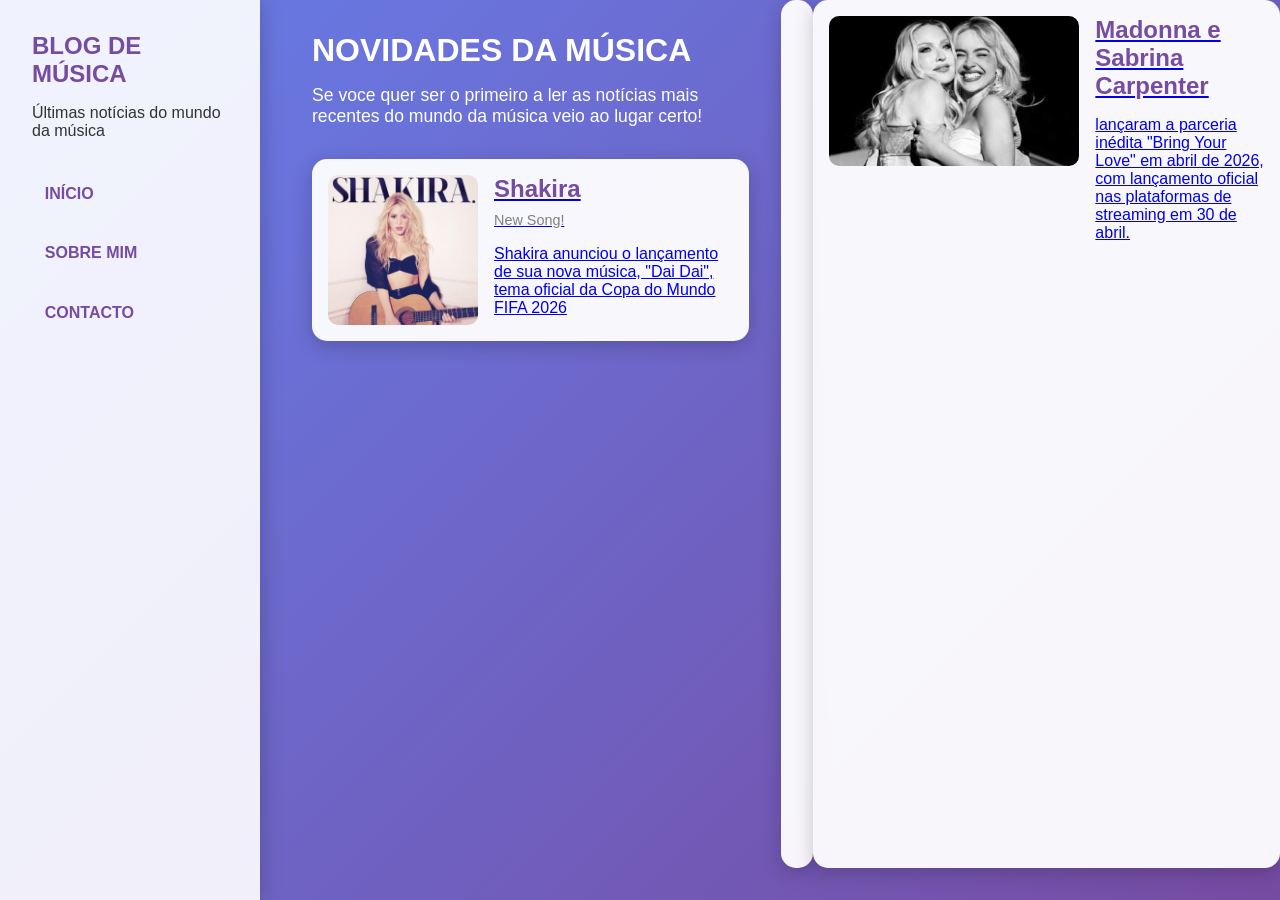
==== index.html @ 62c42368 "desenvolvimento parte2" ====
<!DOCTYPE html>
<html lang="pt-br">
<head>
    <meta charset="UTF-8">
    <meta name="viewport" content="width=device-width, initial-scale=1.0">
    <title>Blog de Música</title>
    <link rel="stylesheet" href="css/style.css">
</head>
<body>

    <div class="sidebar">
        <h2>BLOG DE MÚSICA</h2>
        <p>Últimas notícias do mundo da música</p>

        <nav>
            <a href="#">INÍCIO</a>
            <a href="#">SOBRE MIM</a>
            <a href="#">CONTACTO</a>
        </nav>
    </div>

    <div class="conteudo">

        <h1>NOVIDADES DA MÚSICA</h1>

        <p class="descricao">
            Se voce quer ser o primeiro a ler as notícias mais 
            recentes do mundo da música veio ao lugar certo!
        </p>

        <a href="shakira.html" class="post">
            <img src="shakira.img.jpg" alt="Imagem">


            <div class="texto">
                <h2>Shakira</h2>
                <span>New Song!</span>

                <p>
                    Shakira anunciou o lançamento de sua nova música, "Dai Dai", 
                    tema oficial da Copa do Mundo FIFA 2026
                </p>
            </div>
        </div>

        <a href="sabrina.html" class="post">
            <img src="sabrina.img.jpg" alt="Imagem">

            <div class="texto">
                <h2>Madonna e Sabrina Carpenter</h2>
                <span></span>

                <p>
               lançaram a parceria inédita "Bring Your Love" em abril de 2026, 
               com lançamento oficial nas plataformas de streaming em 30 de abril.
                </p>
            </div>
        </div>

    </div>

</body>
</html>
---- css/style.css ----
*{
    margin: 0;
    padding: 0;
    box-sizing: border-box;
}

/* FUNDO */
body{
    font-family: 'Segoe UI', Tahoma, Geneva, Verdana, sans-serif;
    background: linear-gradient(135deg,#667eea 0%, #764ba2 100%);
    min-height: 100vh;
    display: flex;
    color: #333;
}

/* MENU LATERAL */
.sidebar{
    width: 260px;
    background-color: rgba(255,255,255,0.9);
    padding: 2rem;
    box-shadow: 2px 0 20px rgba(0,0,0,0.2);
    position: fixed;
    height: 100vh;
}

.sidebar h2{
    color: #764ba2;
    margin-bottom: 1rem;
}

.sidebar p{
    margin-bottom: 2rem;
}

.sidebar nav{
    display: flex;
    flex-direction: column;
    gap: 1rem;
}

.sidebar nav a{
    text-decoration: none;
    color: #764ba2;
    font-weight: bold;
    padding: 0.8rem;
    border-radius: 10px;
    transition: 0.3s;
}

.sidebar nav a:hover{
    background-color: #764ba2;
    color: white;
}

/* CONTEÚDO */
.conteudo{
    margin-left: 280px;
    padding: 2rem;
    width: 100%;
}

.conteudo h1{
    color: white;
    margin-bottom: 1rem;
}

.descricao{
    color: white;
    margin-bottom: 2rem;
    font-size: 1.1rem;
}

/* POSTS */
.post{
    background-color: rgba(255,255,255,0.95);
    display: flex;
    gap: 1rem;
    padding: 1rem;
    border-radius: 15px;
    margin-bottom: 2rem;
    box-shadow: 0 5px 20px rgba(0,0,0,0.2);
    transition: transform 0.3s;
}

.post:hover{
    transform: translateY(-5px);
}

.post img{
    border-radius: 10px;
    width: 250px;
    height: 150px;
    object-fit: cover;
}

.texto h2{
    color: #764ba2;
    margin-bottom: 0.5rem;
}

.texto span{
    font-size: 0.9rem;
    color: gray;
}

.texto p{
    margin-top: 1rem;
}

/* RESPONSIVO */
@media(max-width: 768px){

    body{
        flex-direction: column;
    }

    .sidebar{
        position: relative;
        width: 100%;
        height: auto;
    }

    .conteudo{
        margin-left: 0;
    }

    .post{
        flex-direction: column;
    }

    .post img{
        width: 100%;
        height: auto;
    }
}
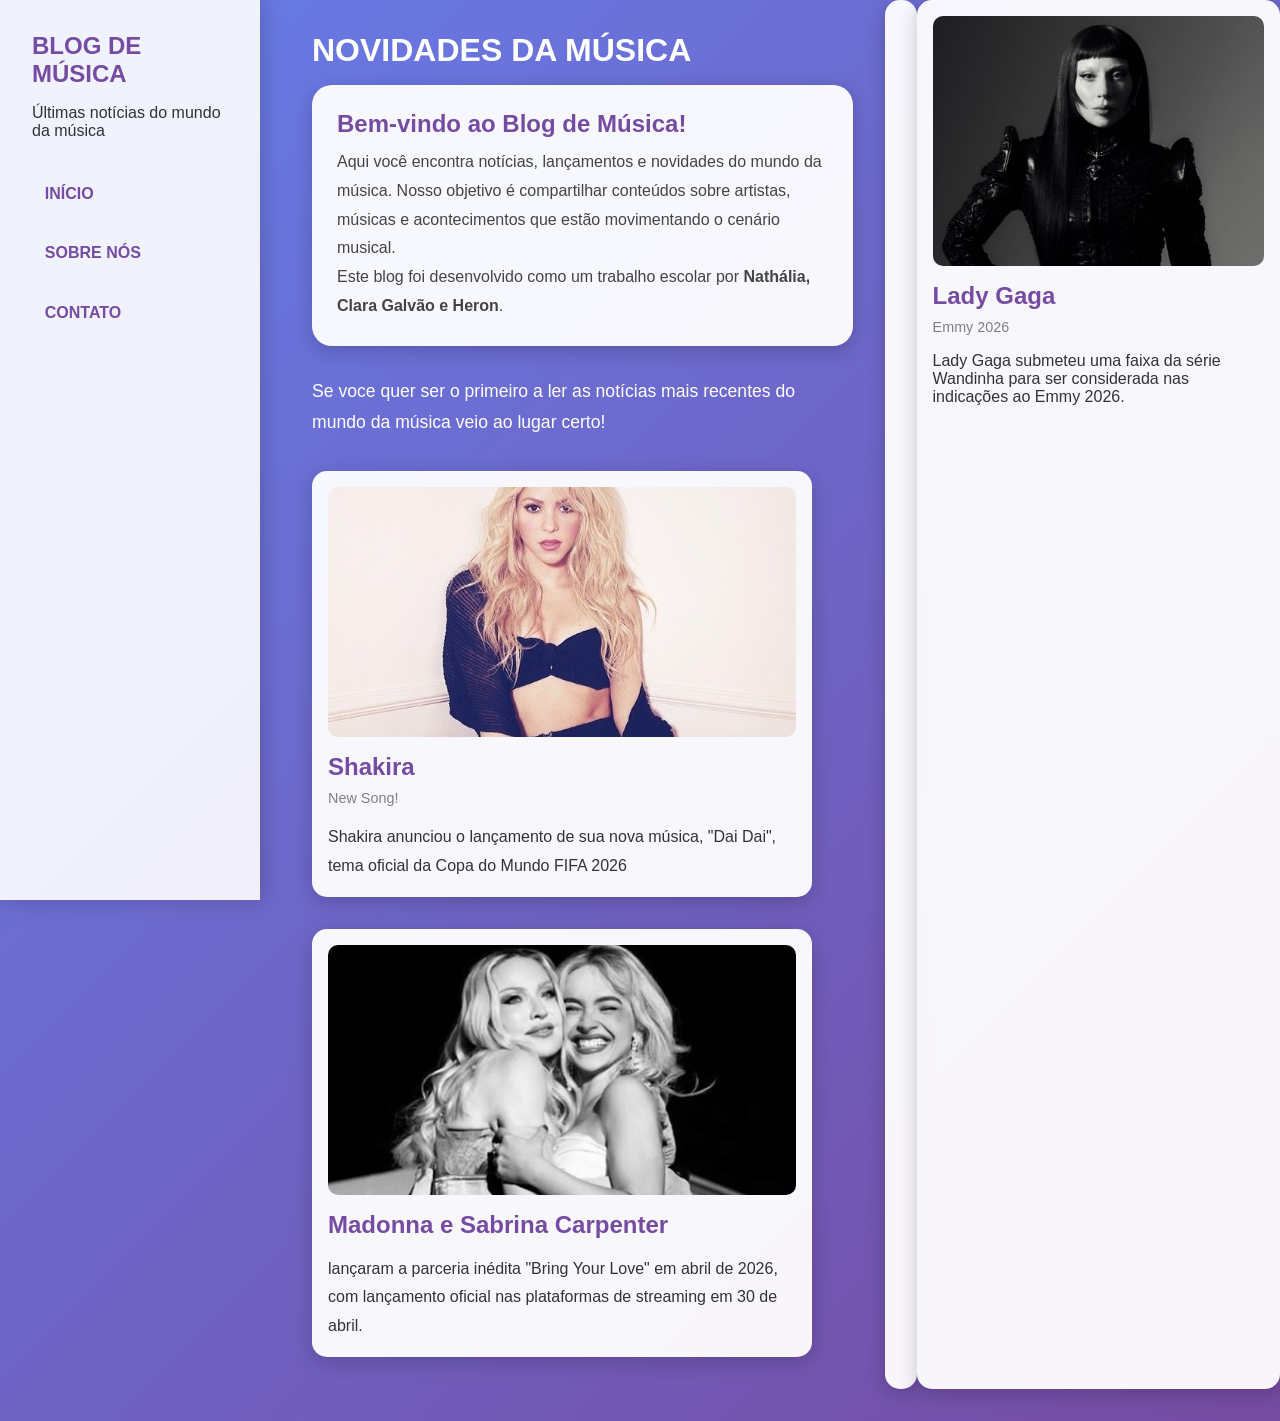
==== commit b9732bd3: "desenvolvimento parte 3" ====
--- a/index.html
+++ b/index.html
@@ -14,14 +14,30 @@
 
         <nav>
             <a href="#">INÍCIO</a>
-            <a href="#">SOBRE MIM</a>
-            <a href="#">CONTACTO</a>
+            <a href="sobre.html">SOBRE NÓS</a>
+            <a href="contato.html">CONTATO</a>
         </nav>
     </div>
 
     <div class="conteudo">
 
         <h1>NOVIDADES DA MÚSICA</h1>
+        <div class="inicio-box">
+
+    <h2>Bem-vindo ao Blog de Música!</h2>
+
+    <p>
+        Aqui você encontra notícias, lançamentos e novidades do mundo da música.
+        Nosso objetivo é compartilhar conteúdos sobre artistas, músicas e
+        acontecimentos que estão movimentando o cenário musical.
+    </p>
+
+    <p>
+        Este blog foi desenvolvido como um trabalho escolar por
+        <strong>Nathália, Clara Galvão e Heron</strong>.
+    </p>
+
+</div>
 
         <p class="descricao">
             Se voce quer ser o primeiro a ler as notícias mais 
@@ -31,17 +47,16 @@
         <a href="shakira.html" class="post">
             <img src="shakira.img.jpg" alt="Imagem">
 
+    <div class="texto">
+        <h2>Shakira</h2>
+        <span>New Song!</span>
 
-            <div class="texto">
-                <h2>Shakira</h2>
-                <span>New Song!</span>
-
-                <p>
-                    Shakira anunciou o lançamento de sua nova música, "Dai Dai", 
+        <p>
+            Shakira anunciou o lançamento de sua nova música, "Dai Dai", 
                     tema oficial da Copa do Mundo FIFA 2026
-                </p>
-            </div>
-        </div>
+        </p>
+    </div>
+</a>
 
         <a href="sabrina.html" class="post">
             <img src="sabrina.img.jpg" alt="Imagem">
@@ -59,5 +74,19 @@
 
     </div>
 
+    <a href="gaga.html" class="post">
+    <img src="lady-gaga.png" alt="post">
+
+    <div class="texto">
+        <h2>Lady Gaga</h2>
+        <span>Emmy 2026</span>
+
+        <p>
+            Lady Gaga submeteu uma faixa da série Wandinha para ser
+            considerada nas indicações ao Emmy 2026.
+        </p>
+    </div>
+</a>
+
 </body>
 </html>
--- a/css/style.css
+++ b/css/style.css
@@ -44,7 +44,7 @@
     font-weight: bold;
     padding: 0.8rem;
     border-radius: 10px;
-    transition: 0.3s;
+    transition: 0.3s ease;
 }
 
 .sidebar nav a:hover{
@@ -132,4 +132,161 @@
         width: 100%;
         height: auto;
     }
+}
+
+/* POSTS */
+.post{
+    background-color: rgba(255,255,255,0.95);
+    display: flex;
+    flex-direction: column;
+    gap: 1rem;
+    padding: 1rem;
+    border-radius: 15px;
+    margin-bottom: 2rem;
+    box-shadow: 0 5px 20px rgba(0,0,0,0.2);
+    transition: 0.3s ease;
+    overflow: hidden;
+    text-decoration: none;
+    color: inherit;
+    max-width: 500px;
+}
+
+.post:hover{
+    transform: translateY(-5px);
+    box-shadow: 0 10px 30px rgba(0,0,0,0.3);
+}
+
+.post img{
+    width: 100%;
+    height: 250px;
+    object-fit: cover;
+    border-radius: 10px;
+    transition: 0.4s;
+}
+
+.post:hover img{
+    transform: scale(1.05);
+}
+
+
+
+.conteudo p{
+    line-height: 1.8;
+    max-width: 800px;
+}
+.contato{
+    background: rgba(255,255,255,0.95);
+    padding: 30px;
+    border-radius: 20px;
+    max-width: 700px;
+    margin: 40px auto;
+    box-shadow: 0 5px 25px rgba(0,0,0,0.3);
+}
+
+.contato h1{
+    color: #764ba2;
+    margin-bottom: 15px;
+}
+
+.contato input,
+.contato textarea{
+    width: 100%;
+    padding: 12px;
+    border: 2px solid #ddd;
+    border-radius: 10px;
+    font-size: 16px;
+}
+
+.contato button{
+    background: #764ba2;
+    color: white;
+    border: none;
+    padding: 12px 25px;
+    border-radius: 10px;
+    cursor: pointer;
+    transition: 0.3s;
+}
+
+.contato button:hover{
+    background: #5a3480;
+}
+
+
+.sobre{
+    background: rgba(255,255,255,0.95);
+    padding: 30px;
+    border-radius: 20px;
+    max-width: 800px;
+    margin: 40px auto;
+    box-shadow: 0 5px 25px rgba(0,0,0,0.3);
+}
+
+.sobre h1{
+    color: #764ba2;
+    margin-bottom: 20px;
+}
+
+.sobre p{
+    color: #444;
+    line-height: 1.8;
+    margin-bottom: 15px;
+}
+
+.sobre a{
+    display: inline-block;
+    margin-top: 20px;
+    background: #764ba2;
+    color: white;
+    padding: 12px 20px;
+    border-radius: 10px;
+    text-decoration: none;
+    transition: 0.3s;
+}
+
+.sobre a:hover{
+    background: #5a3480;
+}
+.inicio-box{
+    background: rgba(255,255,255,0.95);
+    padding: 25px;
+    border-radius: 20px;
+    margin-bottom: 30px;
+    box-shadow: 0 5px 20px rgba(0,0,0,0.2);
+}
+
+.inicio-box h2{
+    color: #764ba2;
+    margin-bottom: 10px;
+}
+
+.inicio-box p{
+    color: #444;
+    line-height: 1.8;
+}
+.pagina-gaga{
+    background: rgba(255,255,255,0.95);
+    padding: 30px;
+    border-radius: 20px;
+    max-width: 900px;
+    margin: 40px auto;
+    box-shadow: 0 5px 25px rgba(0,0,0,0.3);
+}
+
+.pagina-gaga h1{
+    color: #764ba2;
+}
+
+.pagina-gaga img{
+    width: 500px;
+    max-width: 100%;
+    height: auto;
+    border-radius: 20px;
+    display: block;
+    margin: 20px auto;
+    box-shadow: 0 5px 20px rgba(0,0,0,0.3);
+}
+
+.pagina-gaga p{
+    color: #444;
+    line-height: 1.8;
 }
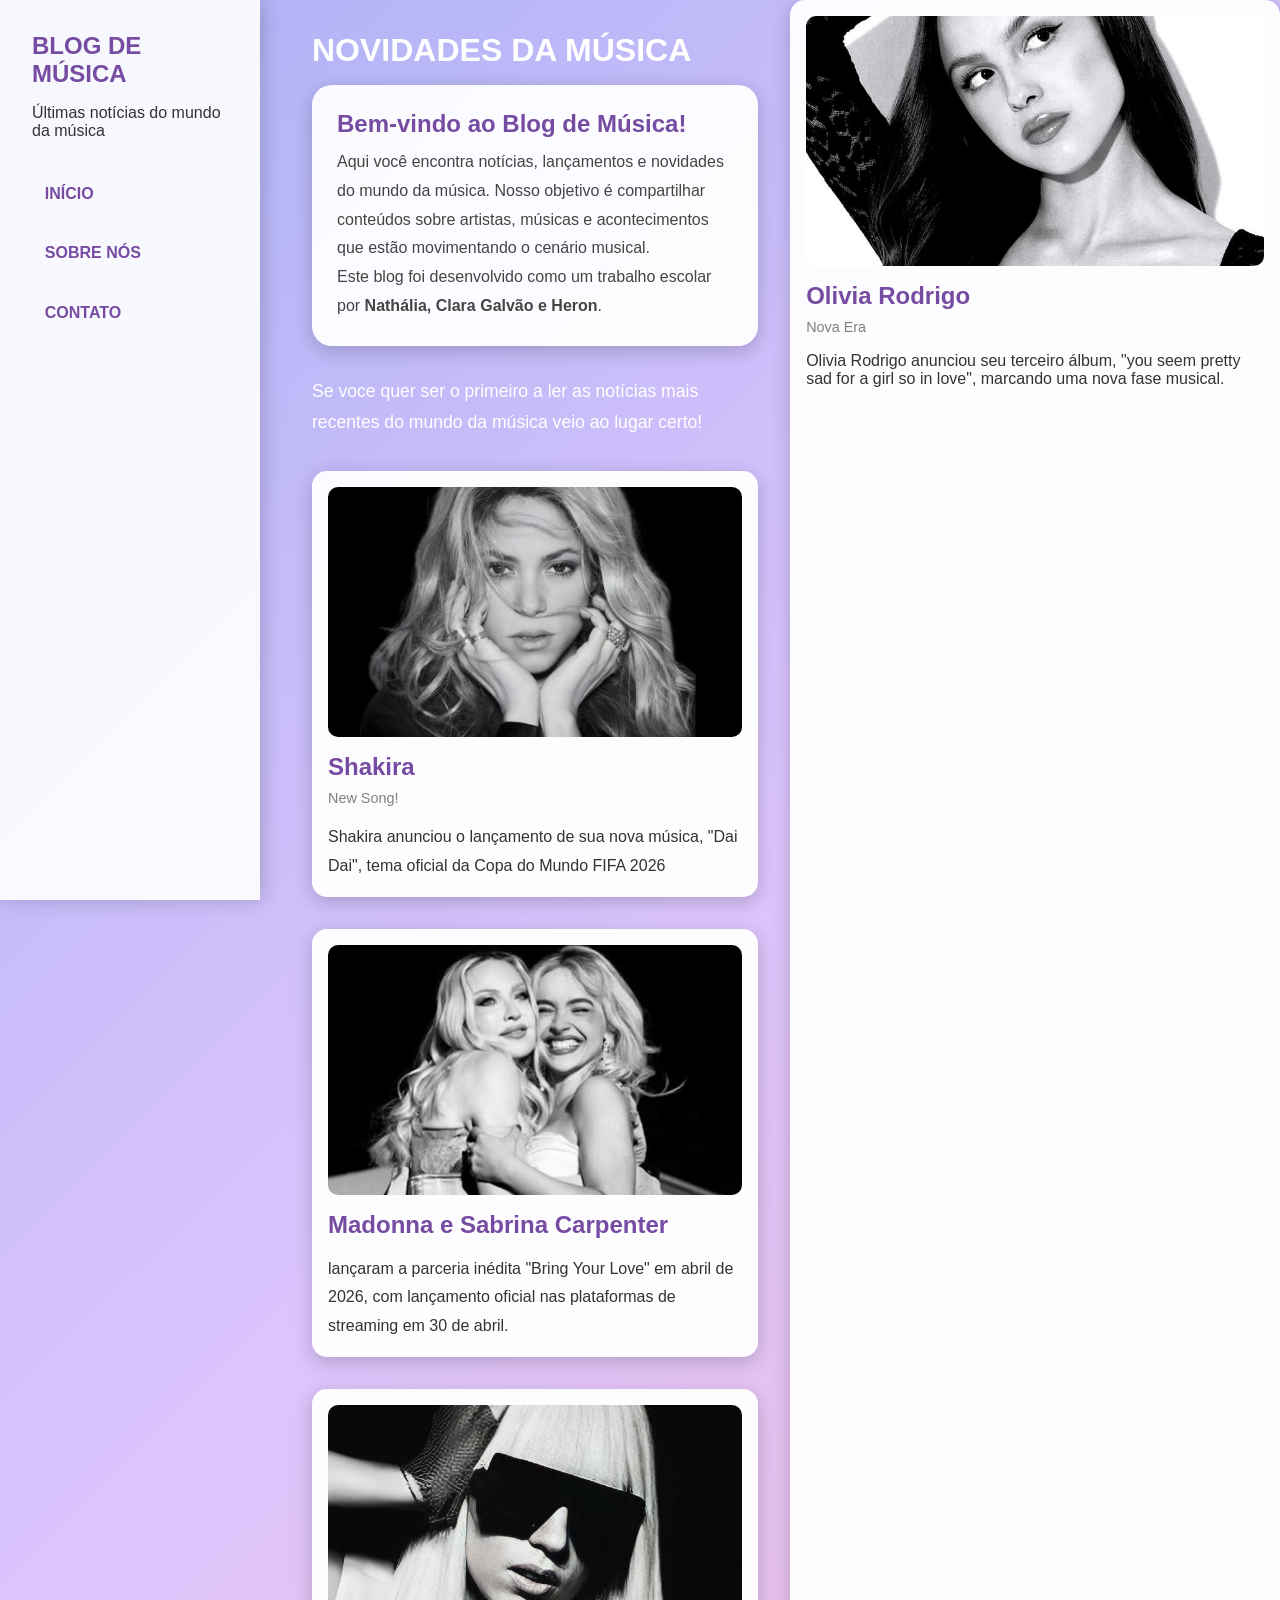
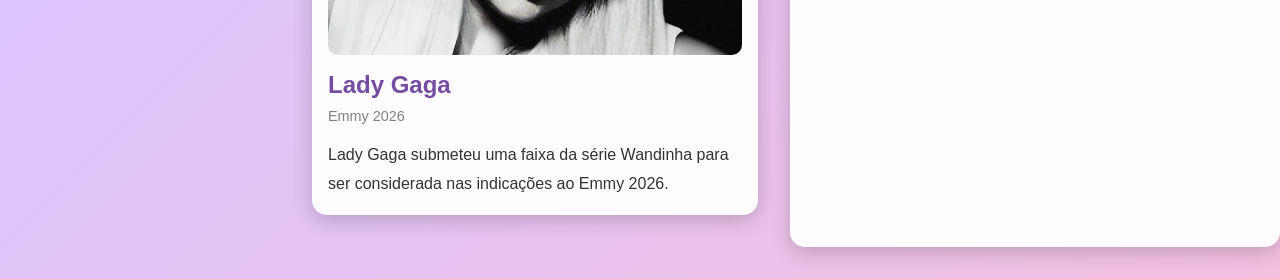
==== commit 8165a553: "desenvolvimento parte 4" ====
--- a/index.html
+++ b/index.html
@@ -59,22 +59,19 @@
 </a>
 
         <a href="sabrina.html" class="post">
-            <img src="sabrina.img.jpg" alt="Imagem">
+    <img src="sabrina.img.jpg" alt="Imagem">
 
-            <div class="texto">
-                <h2>Madonna e Sabrina Carpenter</h2>
-                <span></span>
+    <div class="texto">
+        <h2>Madonna e Sabrina Carpenter</h2>
 
-                <p>
-               lançaram a parceria inédita "Bring Your Love" em abril de 2026, 
-               com lançamento oficial nas plataformas de streaming em 30 de abril.
-                </p>
-            </div>
-        </div>
+        <p>
+            lançaram a parceria inédita "Bring Your Love" em abril de 2026,
+            com lançamento oficial nas plataformas de streaming em 30 de abril.
+        </p>
+    </div>
+</a>
 
-    </div>
-
-    <a href="gaga.html" class="post">
+<a href="gaga.html" class="post">
     <img src="lady-gaga.png" alt="post">
 
     <div class="texto">
@@ -88,5 +85,20 @@
     </div>
 </a>
 
-</body>
-</html>+</div>
+<a href="olivia.html" class="post">
+
+    <img src="olivia.jpg" alt="Olivia Rodrigo">
+
+    <div class="texto">
+        <h2>Olivia Rodrigo</h2>
+        <span>Nova Era</span>
+
+        <p>
+            Olivia Rodrigo anunciou seu terceiro álbum,
+            "you seem pretty sad for a girl so in love",
+            marcando uma nova fase musical.
+        </p>
+    </div>
+
+</a>
--- a/css/style.css
+++ b/css/style.css
@@ -7,7 +7,13 @@
 /* FUNDO */
 body{
     font-family: 'Segoe UI', Tahoma, Geneva, Verdana, sans-serif;
-    background: linear-gradient(135deg,#667eea 0%, #764ba2 100%);
+    background:
+linear-gradient(
+135deg,
+#aab1f5,
+#dbc4fd,
+#f4c0e0
+);
     min-height: 100vh;
     display: flex;
     color: #333;
@@ -148,6 +154,7 @@
     overflow: hidden;
     text-decoration: none;
     color: inherit;
+    width: 100%;
     max-width: 500px;
 }
 
@@ -289,4 +296,284 @@
 .pagina-gaga p{
     color: #444;
     line-height: 1.8;
+}
+
+.musica-sabrina{
+    display: inline-block;
+    background: #9651b1;
+    color: white;
+    padding: 12px 20px;
+    border-radius: 10px;
+    text-decoration: none;
+    margin-right: 10px;
+    transition: 0.3s;
+}
+
+.musica-sabrina:hover{
+    background: #9268ad;
+}
+
+.shakira-pagina{
+    background: rgba(255,255,255,0.95);
+    padding: 30px;
+    border-radius: 20px;
+    max-width: 900px;
+    margin: 40px auto;
+    box-shadow: 0 5px 25px rgba(0,0,0,0.3);
+}
+
+.shakira-pagina h1{
+    color: #764ba2;
+}
+
+.shakira-pagina img{
+    width: 500px;
+    max-width: 100%;
+    height: auto;
+    border-radius: 20px;
+    display: block;
+    margin: 20px auto;
+    box-shadow: 0 5px 20px rgba(0,0,0,0.3);
+}
+
+.shakira-pagina p{
+    color: #444;
+    line-height: 1.8;
+}
+
+/* PÁGINA SABRINA */
+
+.sabrina-pagina{
+
+    width:900px;
+
+    margin:50px auto;
+
+    padding:50px;
+
+    border-radius:35px;
+
+    background: rgba(255,255,255,0.12);
+
+    backdrop-filter: blur(18px);
+
+    border:1px solid rgba(255,255,255,0.2);
+
+    box-shadow:0px 0px 35px rgba(0,0,0,0.3);
+}
+
+/* TÍTULO */
+
+.sabrina-pagina h1{
+
+    font: size 30px;
+
+    color:white;
+
+    margin-bottom:35px;
+
+    letter-spacing:-2px;
+}
+
+/* IMAGEM */
+
+.sabrina-pagina img{
+
+    width:500px;
+
+    max-width:100%;
+
+    height:auto;
+
+    border-radius:25px;
+
+    display:block;
+
+    margin:25px auto;
+
+    box-shadow:0px 0px 30px rgba(0,0,0,0.4);
+
+    transition:0.4s;
+}
+
+.sabrina-pagina img:hover{
+
+    transform:scale(1.03);
+}
+
+/* TEXTO */
+
+.sabrina-pagina p{
+
+    color:#f1f1f1;
+
+    font: size 16px;
+
+    line-height:45px;
+}
+
+.sabrina-pagina h1{
+    color: #764ba2;
+}
+
+.sabrina-pagina img{
+    width: 500px;
+    max-width: 100%;
+    height: auto;
+    border-radius: 20px;
+    display: block;
+    margin: 20px auto;
+    box-shadow: 0 5px 20px rgba(0,0,0,0.3);
+}
+
+.sabrina-pagina p{
+    color: #444;
+    line-height: 1.8;
+}
+
+.musica-shakira{
+    display: inline-block;
+    background: #9651b1;
+    color: white;
+    padding: 12px 20px;
+    border-radius: 10px;
+    text-decoration: none;
+    margin-right: 10px;
+    transition: 0.3s;
+}
+
+.musica-shakira:hover{
+    background: #9268ad;
+}
+body{
+    font-family: 'Poppins', sans-serif;
+}
+.pagina-artista{
+
+    width:900px;
+
+    margin:50px auto;
+
+    padding:50px;
+
+    border-radius:35px;
+
+    background: rgba(255,255,255,0.12);
+
+    backdrop-filter: blur(18px);
+
+    border:1px solid rgba(255,255,255,0.2);
+
+    box-shadow:0px 0px 35px rgba(0,0,0,0.3);
+}
+
+.pagina-artista h1{
+
+    font-size:50px;
+
+    color:rgb(0, 0, 0);
+
+    margin-bottom:30px;
+}
+
+.pagina-artista img{
+
+    width:500px;
+
+    max-width:100%;
+
+    display:block;
+
+    margin:25px auto;
+
+    border-radius:25px;
+
+    transition:0.4s;
+}
+
+.pagina-artista img:hover{
+
+    transform:scale(1.03);
+}
+
+.pagina-artista p{
+
+    color:#000000;
+
+    font-size:18px;
+
+    line-height:35px;
+}
+.botao-musica{
+
+    display:inline-block;
+
+    background:white;
+
+    color:#6f42c1;
+
+    padding:12px 25px;
+
+    border-radius:30px;
+
+    text-decoration:none;
+
+    font-weight:bold;
+
+    transition:0.3s;
+}
+
+.botao-musica:hover{
+
+    transform:scale(1.05);
+
+    background:#f5f5f5;
+}
+body{
+
+    font-family:'Poppins', sans-serif;
+
+    background: linear-gradient(
+        135deg,
+        #aab1f5,
+        #dbc4fd,
+        #f4c0e0
+    );
+
+    min-height:100vh;
+}
+.noticia{
+    background: rgba(255,255,255,0.8);
+    border-radius: 20px;
+    padding: 20px;
+    margin-bottom: 30px;
+    box-shadow: 0 5px 20px rgba(0,0,0,0.2);
+}
+
+.noticia img{
+    width: 100%;
+    border-radius: 15px;
+}
+
+.noticia h2 a{
+    text-decoration: none;
+    color: #764ba2;
+}
+/*BOTAO MUSICA OLIVIA RODRIGO*/
+.botao-musica{
+    display:inline-block;
+    background:white;
+    color:#6f42c1;
+    padding:12px 25px;
+    border-radius:30px;
+    text-decoration:none;
+    font-weight:bold;
+    transition:0.3s;
+    margin-right:10px;
+    margin-top:15px;
+}
+
+.botao-musica:hover{
+    transform:scale(1.05);
+    background:#f5f5f5;
 }
